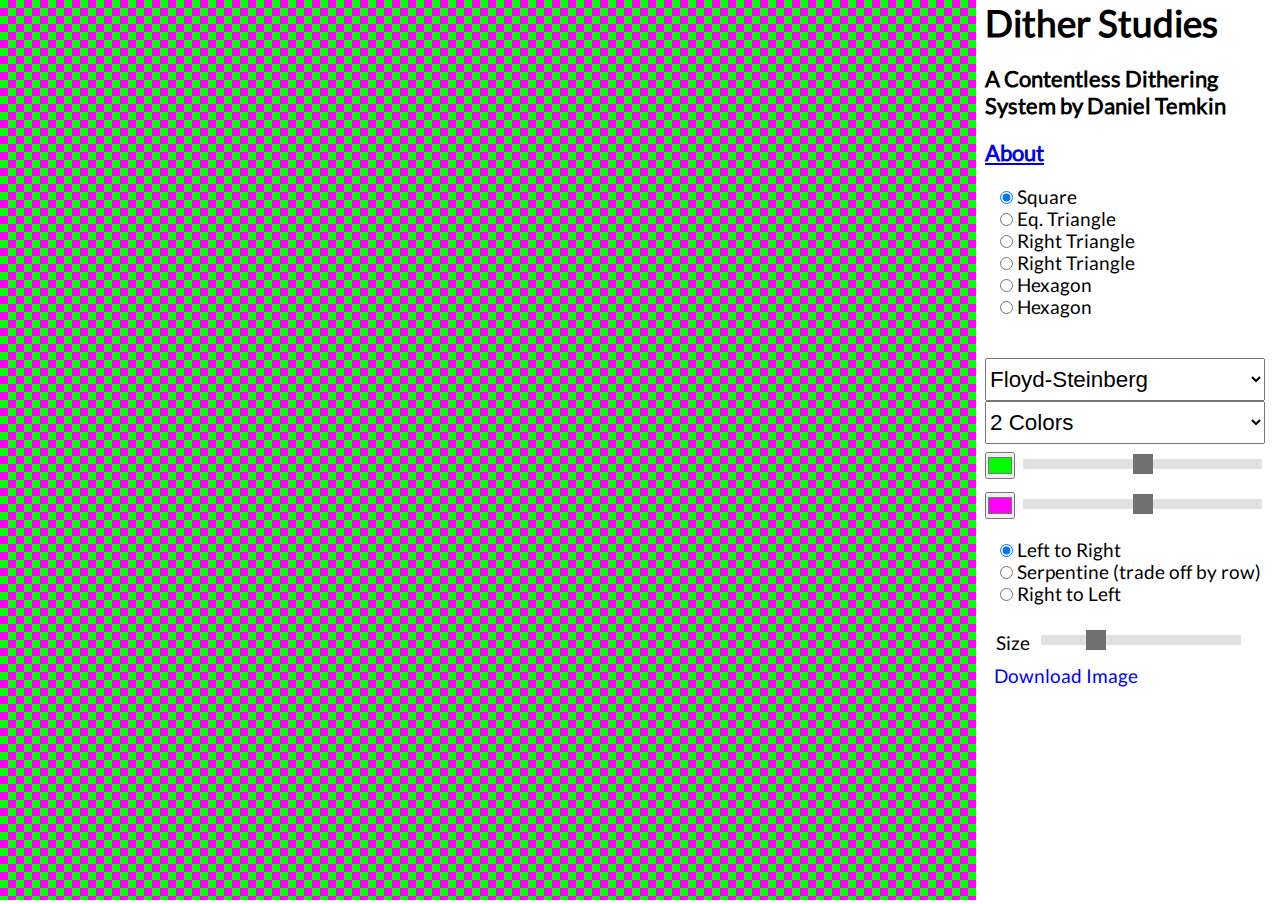
==== display.html @ dd031fdd "Added some new test kernels" ====
<!DOCTYPE html>
<html lang="en-US">
<head>
  <meta charset="utf-8">
  <script src = "lib/jquery-3.6.0.min.js"></script>
  <script src = "lib/d3-color.v1.js"></script>
  <script src = "dither_studies.js"></script>
  <script src = "dither_kernels.js"></script>
  <link href="lib/LatoOpenSans.css" rel="stylesheet">
  <link rel="Stylesheet" href="styles.css" />
  <title>TriDither</title>
  </head>
<body>
    <div id="outerContainer">
        <div id="bigContainer">
            <canvas id="ditherCanvas"></canvas>
        </div>
        <div id="contols_wrapper"><div id="controls">
            <h1>Dither Studies</h1>
            <h3>A Contentless Dithering System by Daniel Temkin</h3>
            <h3><a href="https://danieltemkin.com/DitherStudies/About/">About</a></h3>
            <div class="section">
                <input type="radio" id="shape_sq" name="shape" value="square" onchange="setShape()" checked="checked">
                <label for="shape_sq">Square</label><br/>

                <input type="radio" id="shape_tri" name="shape" value="triangle" onchange="setShape()">
                <label for="shape_tri">Eq. Triangle</label><br/>

                <input type="radio" id="shape_righttri" name="shape" value="righttriangle" onchange="setShape()">
                <label for="shape_righttri">Right Triangle</label><br/>

                <input type="radio" id="shape_righttri_rev" name="shape" value="righttriangle_rev" onchange="setShape()">
                <label for="shape_righttri_rev">Right Triangle</label><br/>

                <input type="radio" id="shape_hex_rev" name="shape" value="hexagon_rev" onchange="setShape()">
                <label for="shape_hex_rev">Hexagon</label><br/>

                <input type="radio" id="shape_hex" name="shape" value="hexagon" onchange="setShape()">
                <label for="shape_hex">Hexagon</label>

            </div>
            <select id="ditheringAlgorithm">
                <!--option value="OmniDirectional">Omni-Directional</option-->
            </select><br/>
            <select id="colorList">
                <option value="2">2 Colors</option>
                <option value="3">3 Colors</option>
                <option value="4">4 Colors</option>
            </select><br/>

            <div id="sliders"></div>

            <div class="section" id="flowSection">
                <input type="radio" id="ltor" name="flow" value="ltor" checked="checked" onchange="recalc()">
                <label for="ltor">Left to Right</label><br/>
                <input type="radio" id="serpentine" name="flow" value="serpentine" onchange="recalc()">
                <label for="serpentine">Serpentine (trade off by row)</label><br>
                <input type="radio" id="rtol" name="flow" value="rtol" onchange="recalc()">
                <label for="rtol">Right to Left</label><br/>
            </div>
            <div class="section">
                <div class="slidecontainer">
                    <label for="pixelsize" id="pixelSizeLabel">Size</label>
                    <input id="pixelsize" type="range" min="0" max="8" value="3" class="slider_psize" onchange="setPixelSize()">

                    <a style="color: blue; cursor: pointer;" id="download">Download Image</a>
                </div>
            </div>
        </div></div>
    </div>
    <script src = "dither_display.js"></script>
    <script type="text/javascript">
        $('#download').click(function() {
            save_img_jquery(this, 'ditherCanvas');
        });        
    </script>
</body>
---- lib/LatoOpenSans.css ----
/* latin-ext */
@font-face {
    font-family: 'Lato';
    font-style: normal;
    font-weight: 400;
    src: local('Lato Regular'), local('Lato-Regular'), url(S6uyw4BMUTPHjxAwXiWtFCfQ7A.woff2) format('woff2');
    unicode-range: U+0100-024F, U+0259, U+1E00-1EFF, U+2020, U+20A0-20AB, U+20AD-20CF, U+2113, U+2C60-2C7F, U+A720-A7FF;
  }
  /* latin */
  @font-face {
    font-family: 'Lato';
    font-style: normal;
    font-weight: 400;
    src: local('Lato Regular'), local('Lato-Regular'), url(S6uyw4BMUTPHjx4wXiWtFCc.woff2) format('woff2');
    unicode-range: U+0000-00FF, U+0131, U+0152-0153, U+02BB-02BC, U+02C6, U+02DA, U+02DC, U+2000-206F, U+2074, U+20AC, U+2122, U+2191, U+2193, U+2212, U+2215, U+FEFF, U+FFFD;
  }
  /* cyrillic-ext */
  @font-face {
    font-family: 'Open Sans';
    font-style: normal;
    font-weight: 400;
    src: local('Open Sans Regular'), local('OpenSans-Regular'), url(mem8YaGs126MiZpBA-UFWJ0bf8pkAp6a.woff2) format('woff2');
    unicode-range: U+0460-052F, U+1C80-1C88, U+20B4, U+2DE0-2DFF, U+A640-A69F, U+FE2E-FE2F;
  }
  /* cyrillic */
  @font-face {
    font-family: 'Open Sans';
    font-style: normal;
    font-weight: 400;
    src: local('Open Sans Regular'), local('OpenSans-Regular'), url(mem8YaGs126MiZpBA-UFUZ0bf8pkAp6a.woff2) format('woff2');
    unicode-range: U+0400-045F, U+0490-0491, U+04B0-04B1, U+2116;
  }
  /* greek-ext */
  @font-face {
    font-family: 'Open Sans';
    font-style: normal;
    font-weight: 400;
    src: local('Open Sans Regular'), local('OpenSans-Regular'), url(mem8YaGs126MiZpBA-UFWZ0bf8pkAp6a.woff2) format('woff2');
    unicode-range: U+1F00-1FFF;
  }
  /* greek */
  @font-face {
    font-family: 'Open Sans';
    font-style: normal;
    font-weight: 400;
    src: local('Open Sans Regular'), local('OpenSans-Regular'), url(mem8YaGs126MiZpBA-UFVp0bf8pkAp6a.woff2) format('woff2');
    unicode-range: U+0370-03FF;
  }
  /* vietnamese */
  @font-face {
    font-family: 'Open Sans';
    font-style: normal;
    font-weight: 400;
    src: local('Open Sans Regular'), local('OpenSans-Regular'), url(mem8YaGs126MiZpBA-UFWp0bf8pkAp6a.woff2) format('woff2');
    unicode-range: U+0102-0103, U+0110-0111, U+0128-0129, U+0168-0169, U+01A0-01A1, U+01AF-01B0, U+1EA0-1EF9, U+20AB;
  }
  /* latin-ext */
  @font-face {
    font-family: 'Open Sans';
    font-style: normal;
    font-weight: 400;
    src: local('Open Sans Regular'), local('OpenSans-Regular'), url(mem8YaGs126MiZpBA-UFW50bf8pkAp6a.woff2) format('woff2');
    unicode-range: U+0100-024F, U+0259, U+1E00-1EFF, U+2020, U+20A0-20AB, U+20AD-20CF, U+2113, U+2C60-2C7F, U+A720-A7FF;
  }
  /* latin */
  @font-face {
    font-family: 'Open Sans';
    font-style: normal;
    font-weight: 400;
    src: local('Open Sans Regular'), local('OpenSans-Regular'), url(mem8YaGs126MiZpBA-UFVZ0bf8pkAg.woff2) format('woff2');
    unicode-range: U+0000-00FF, U+0131, U+0152-0153, U+02BB-02BC, U+02C6, U+02DA, U+02DC, U+2000-206F, U+2074, U+20AC, U+2122, U+2191, U+2193, U+2212, U+2215, U+FEFF, U+FFFD;
  }
---- styles.css ----
* {
    padding: 0;
    margin: 0;
}

html, body {
    height: 100%;
    margin: 0px;
    overflow: hidden; 

    font-family: 'Lato', sans-serif;
    font-size: 14pt;
}
.section, h1 {
  padding-bottom: 20px;
}
h3 {
  padding-bottom: 20px;
}
#flowSection {
  padding-top: 10px;
}
input[type=radio] {
  margin-left: 15px;
}
#ditheringAlgorithm {
  margin-top: 20px;
}
select {
  font-size: 120%;
  width: 95%;
  padding-top: 7px;
  padding-bottom: 7px;
}
.colorpicker {
  width: 10%;
}
 
#outerContainer {
    display: flex;
}

#bigContainer
{
    flex: 1;
    overflow: hidden;
}
#controls_wrapper 
{
  height: 100%;
  width: 300px;
  padding: 0px;
  margin: 0;
}
#controls
{
  padding-left: 5px;
  width: 295px;
  margin: 0;
}

.slidecontainer {
    width: 85%;
    display: inline-block;
    vertical-align: middle;
    padding-left: 3%;
}

#sliders {
    padding-top: 5px;
}

.slider_psize {
  display: inline-block;
  vertical-align: middle;
  width: 80%;
  margin-left: 5px;
}
#pixelSizeLabel {
  padding: 2px;
}

/* The slider itself */
.slider, .slider_psize {
    -webkit-appearance: none;  /* Override default CSS styles */
    appearance: none;
    height: 10px; /* Specified height */
    background: #d3d3d3; /* Grey background */
    outline: none; /* Remove outline */
    opacity: 0.7; /* Set transparency (for mouse-over effects on hover) */
    -webkit-transition: .2s; /* 0.2 seconds transition on hover */
    transition: opacity .2s;
    margin-top: 10px;
    margin-bottom: 20px;
}
.slider {
  width: 95%;
}

  
  /* Mouse-over effects */
  .slider:hover,  .slider_psize:hover {
    opacity: 1; /* Fully shown on mouse-over */
  }
  
  /* The slider handle (use -webkit- (Chrome, Opera, Safari, Edge) and -moz- (Firefox) to override default look) */
  .slider::-webkit-slider-thumb,  .slider_psize::-webkit-slider-thumb {
    -webkit-appearance: none; /* Override default look */
    appearance: none;
    width: 20px; /* Set a specific slider handle width */
    height: 20px; /* Slider handle height */
    background: #333333; /* Green background */
    cursor: pointer; /* Cursor on hover */
  }
  
  .slider::-moz-range-thumb, .slider_psize::-moz-range-thumb {
    width: 20px; /* Set a specific slider handle width */
    height: 20px; /* Slider handle height */
    background: #333333; /* Green background */
    cursor: pointer; /* Cursor on hover */
  }
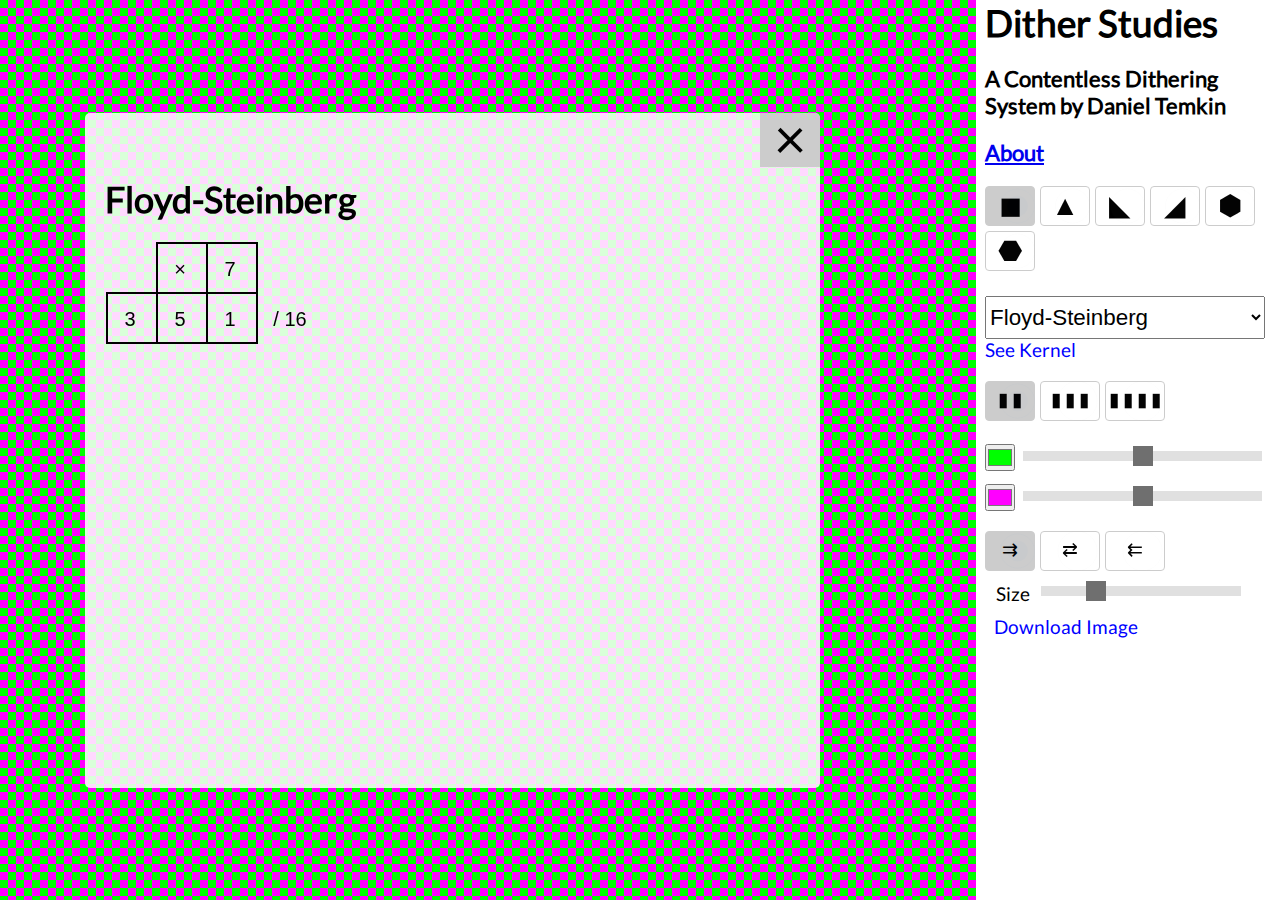
==== commit 9f68d7e5: "Added kernel pop-up, improved design" ====
--- a/display.html
+++ b/display.html
@@ -12,51 +12,93 @@
   </head>
 <body>
     <div id="outerContainer">
-        <div id="bigContainer">
+        <div id="kernelBackground"></div>
+        <div id="kernelPopUp">
+        <div id="closePopup" onclick="close_kernel_popup()">&#x00D7;</div>
+        <div id="popupContent">
+            <h2><span id="currentDither"></span></h2>
+            <div id="kernelsWrapper">
+                <div class="kernelRow">
+                    <div class="kernelHolder">
+                        <canvas id="kernelMap" width="500" height="300"></canvas>
+                    </div>
+                    <div class="kernelHolder">
+                        <canvas id="kernelMap_Down" width="500" height="300"></canvas>
+                    </div>
+                </div>
+            </div>
+        </div>
+    </div>
+    <div id="bigContainer">
             <canvas id="ditherCanvas"></canvas>
         </div>
         <div id="contols_wrapper"><div id="controls">
             <h1>Dither Studies</h1>
             <h3>A Contentless Dithering System by Daniel Temkin</h3>
             <h3><a href="https://danieltemkin.com/DitherStudies/About/">About</a></h3>
-            <div class="section">
-                <input type="radio" id="shape_sq" name="shape" value="square" onchange="setShape()" checked="checked">
-                <label for="shape_sq">Square</label><br/>
+            <div class="section" id="shape_radios">
 
-                <input type="radio" id="shape_tri" name="shape" value="triangle" onchange="setShape()">
-                <label for="shape_tri">Eq. Triangle</label><br/>
+                <div class="button">
+                    <input type="radio" id="shape_sq" name="shape" value="square" onchange="setShape()" checked="checked"><label class="btn btn-default" for="shape_sq">&#x25FC;</label>
+                </div>
+                <div class="button">
+                    <input type="radio" id="shape_tri" name="shape" value="triangle" onchange="setShape()" />
+                    <label class="btn btn-default" for="shape_tri">&#x25B2;</label>
+                </div>
+                <div class="button">
+                    <input type="radio" id="shape_righttri" name="shape" value="righttriangle" onchange="setShape()" />
+                    <label class="btn btn-default" for="shape_righttri">&#x25E3;</label>
+                </div>
+                <div class="button">
+                    <input type="radio" id="shape_righttri_rev" name="shape" value="righttriangle_rev" onchange="setShape()"><label class="btn btn-default" for="shape_righttri_rev">&#x25E2;</label>
+                </div>
+                <div class="button">
+                    <input type="radio" id="shape_hexagon_rev" name="shape" value="hexagon_rev" onchange="setShape()" />
+                    <label class="btn btn-default" for="shape_hexagon_rev">&#x2B22;</label>
+                </div>
+                <div class="button">
+                    <input type="radio" id="shape_hexagon" name="shape" value="hexagon" onchange="setShape()" />
+                    <label class="btn btn-default" for="shape_hexagon">&#x2B23;</label>
+                </div>
+                
+            </div>
 
-                <input type="radio" id="shape_righttri" name="shape" value="righttriangle" onchange="setShape()">
-                <label for="shape_righttri">Right Triangle</label><br/>
+            <div class="section" id="dither_algo_controls">
+                <select id="ditheringAlgorithm"></select><br/>
+                <a style="color: blue; cursor: pointer;" id="see_kernel" onclick="open_kernel_popup()">See Kernel</a><br/>
+            </div>
 
-                <input type="radio" id="shape_righttri_rev" name="shape" value="righttriangle_rev" onchange="setShape()">
-                <label for="shape_righttri_rev">Right Triangle</label><br/>
+            <div id="dither_color_controls">
+                <div class="button small">
+                    <input type="radio" id="colorlistsize_2" name="colorListSize" value="2" checked="checked"><label class="btn btn-default" for="colorlistsize_2">&#x25ae; &#x25ae;</label>
+                </div>
+                <div class="button small">
+                    <input type="radio" id="colorlistsize_3" name="colorListSize" value="3" checked="checked"><label class="btn btn-default" for="colorlistsize_3">&#x25ae; &#x25ae; &#x25ae;</label>
+                </div>
+                <div class="button small">
+                    <input type="radio" id="colorlistsize_4" name="colorListSize" value="4" checked="checked"><label class="btn btn-default" for="colorlistsize_4">&#x25ae; &#x25ae; &#x25ae; &#x25ae;</label>
+                </div><div style="clear: both"></div>
 
-                <input type="radio" id="shape_hex_rev" name="shape" value="hexagon_rev" onchange="setShape()">
-                <label for="shape_hex_rev">Hexagon</label><br/>
-
-                <input type="radio" id="shape_hex" name="shape" value="hexagon" onchange="setShape()">
-                <label for="shape_hex">Hexagon</label>
-
+                <div id="sliders"></div>
             </div>
-            <select id="ditheringAlgorithm">
-                <!--option value="OmniDirectional">Omni-Directional</option-->
-            </select><br/>
-            <select id="colorList">
-                <option value="2">2 Colors</option>
-                <option value="3">3 Colors</option>
-                <option value="4">4 Colors</option>
-            </select><br/>
-
-            <div id="sliders"></div>
 
             <div class="section" id="flowSection">
-                <input type="radio" id="ltor" name="flow" value="ltor" checked="checked" onchange="recalc()">
+                <div class="button small">
+                    <input type="radio" id="ltor" name="flow" value="ltor" onchange="recalc()" checked="checked"><label class="btn btn-default" for="ltor">&#x21C9;</label>
+                </div>
+                <div class="button small">
+                    <input type="radio" id="serpentine" name="flow" value="serpentine" onchange="recalc()" checked="checked"><label class="btn btn-default" for="serpentine">&#x21C4;</label>
+                </div>
+                <div class="button small">
+                    <input type="radio" id="rtol" name="flow" value="rtol" onchange="recalc()" checked="checked"><label class="btn btn-default" for="rtol">&#x21C7;</label>
+                </div>
+
+                <!-- <input type="radio" id="ltor" name="flow" value="ltor" checked="checked" onchange="recalc()">
                 <label for="ltor">Left to Right</label><br/>
                 <input type="radio" id="serpentine" name="flow" value="serpentine" onchange="recalc()">
                 <label for="serpentine">Serpentine (trade off by row)</label><br>
                 <input type="radio" id="rtol" name="flow" value="rtol" onchange="recalc()">
-                <label for="rtol">Right to Left</label><br/>
+                <label for="rtol">Right to Left</label><br/> -->
             </div>
             <div class="section">
                 <div class="slidecontainer">
--- a/styles.css
+++ b/styles.css
@@ -11,6 +11,59 @@
     font-family: 'Lato', sans-serif;
     font-size: 14pt;
 }
+#kernelPopUp, #kernelBackground {
+  position: absolute;
+  width: calc(75% - 225px);
+  height: 75%;
+  top: 12.5%;
+  left: calc(12.5% - 75px);
+}
+#kernelBackground {
+  background-color: #fff;
+  opacity: 85%;
+  border-radius: 5px;
+}
+#kernelsWrapper {
+  display: table;
+}
+.kernelRow {
+  display: table-row;
+}
+.kernelHolder {
+  display: table-cell;
+  text-align: center;
+}
+#closePopup {
+  width: 50px;
+  height: 50px;
+  text-align: center;
+  vertical-align: middle;
+  font-size: 56px;
+  line-height: 45px;
+  float: right;
+  padding:2px 5px;
+  background:#ccc;
+  border-radius: 0 5px 0 0;
+  cursor: pointer;
+}
+#currentDither {
+  font-size: 36px;
+}
+#popupContent {
+  padding-top: 10px;
+  padding-left: 20px;
+  padding-right: 20px;
+  display: inline-block;
+}
+#kernelMap {
+  padding-top: 20px;
+  padding-left: 0;
+  padding-right: 0;
+  margin-left: auto;
+  margin-right: auto;
+  display: block;
+}
+
 .section, h1 {
   padding-bottom: 20px;
 }
@@ -35,7 +88,9 @@
 .colorpicker {
   width: 10%;
 }
- 
+#shape_radios {
+  font-size: 150%;
+}
 #outerContainer {
     display: flex;
 }
@@ -67,7 +122,7 @@
 }
 
 #sliders {
-    padding-top: 5px;
+    padding-top: 15px;
 }
 
 .slider_psize {
@@ -118,4 +173,49 @@
     height: 20px; /* Slider handle height */
     background: #333333; /* Green background */
     cursor: pointer; /* Cursor on hover */
-  }+  }
+
+  .button {
+    float: left;
+    margin: 0 5px 5px 0;
+    width: 50px;
+    height: 40px;
+    position: relative;
+  }
+
+  .button + .small {
+    float: left;
+    margin: 0 5px 5px 0;
+    width: 60px;
+    position: relative;
+  }
+
+  .button label,
+  .button input {
+    display: block;
+    position: absolute;
+    top: 0;
+    left: 0;
+    right: 0;
+    bottom: 0;
+  }
+  
+  .button input[type="radio"] {
+    opacity: 0.011;
+    z-index: 100;
+  }
+  
+  .button input[type="radio"]:checked + label {
+    background: #ccc;
+    border-radius: 4px;
+  }
+  
+  .button label {
+    line-height: 35px;
+    text-align: center;
+    cursor: pointer;
+    z-index: 90;
+    border: solid 1px #ccc;
+    border-radius: 4px;
+  }
+  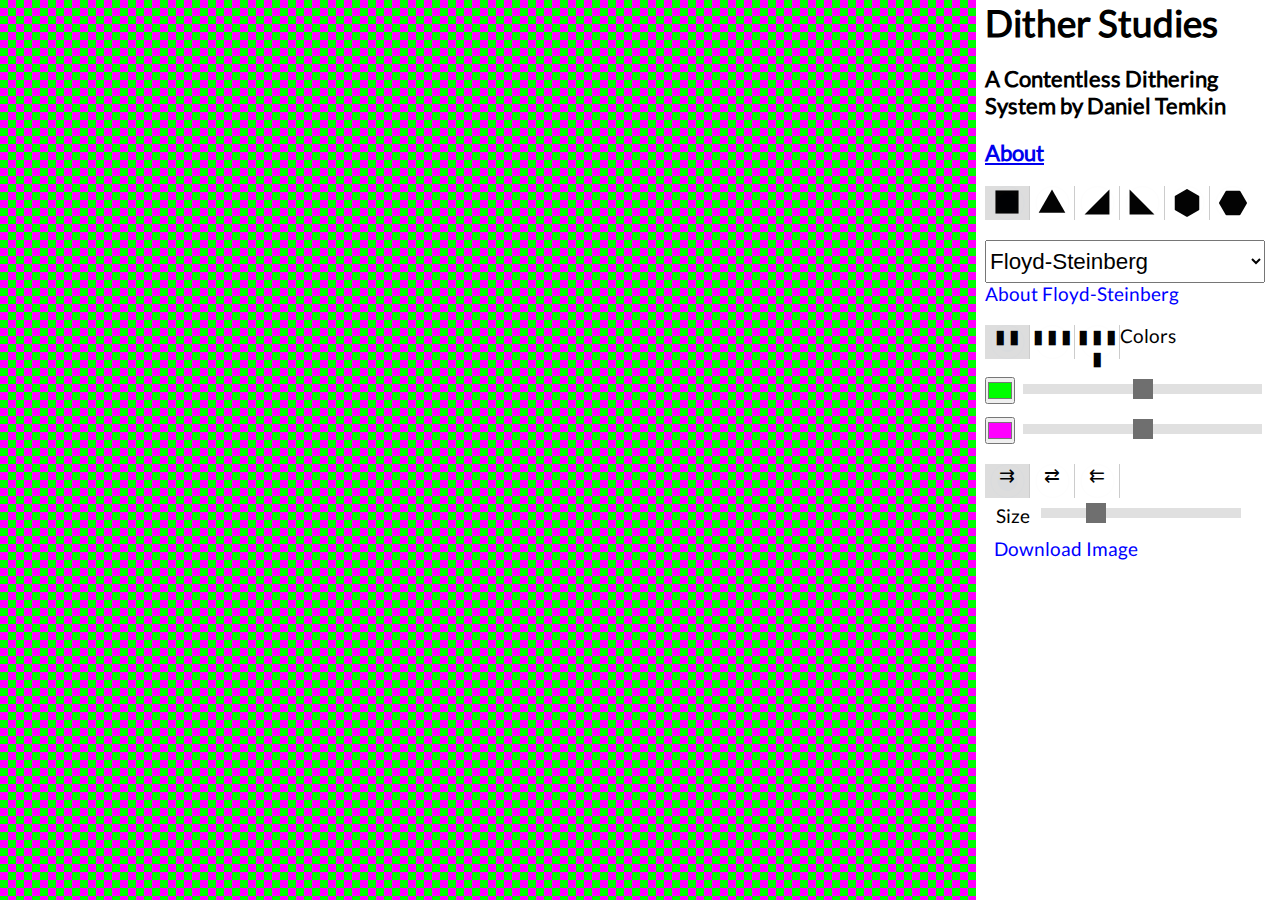
==== commit 7f7ba555: "Removed jquery, ui improvements" ====
--- a/display.html
+++ b/display.html
@@ -2,13 +2,12 @@
 <html lang="en-US">
 <head>
   <meta charset="utf-8">
-  <script src = "lib/jquery-3.6.0.min.js"></script>
   <script src = "lib/d3-color.v1.js"></script>
   <script src = "dither_studies.js"></script>
   <script src = "dither_kernels.js"></script>
   <link href="lib/LatoOpenSans.css" rel="stylesheet">
   <link rel="Stylesheet" href="styles.css" />
-  <title>TriDither</title>
+  <title>Dither Studies</title>
   </head>
 <body>
     <div id="outerContainer">
@@ -20,13 +19,17 @@
             <div id="kernelsWrapper">
                 <div class="kernelRow">
                     <div class="kernelHolder">
-                        <canvas id="kernelMap" width="500" height="300"></canvas>
+                        <canvas id="kernelMap" width="48%" height="300"></canvas>
                     </div>
                     <div class="kernelHolder">
-                        <canvas id="kernelMap_Down" width="500" height="300"></canvas>
+                        <canvas id="kernelMap_Down" width="48%" height="300"></canvas>
                     </div>
                 </div>
             </div>
+            <div id="popupDesc"></div>
+            <!-- <div id="aboutDS">
+                Dither Studies is a study of dithers.
+            </div> -->
         </div>
     </div>
     <div id="bigContainer">
@@ -39,26 +42,26 @@
             <div class="section" id="shape_radios">
 
                 <div class="button">
-                    <input type="radio" id="shape_sq" name="shape" value="square" onchange="setShape()" checked="checked"><label class="btn btn-default" for="shape_sq">&#x25FC;</label>
+                    <input type="radio" id="shape_sq" name="shape" value="square" onchange="setShape()" checked="checked"><label class="btn btn-default" for="shape_sq"><img src="icons/U+25A0.svg" style="height: 32px"></label>
                 </div>
                 <div class="button">
                     <input type="radio" id="shape_tri" name="shape" value="triangle" onchange="setShape()" />
-                    <label class="btn btn-default" for="shape_tri">&#x25B2;</label>
+                    <label class="btn btn-default" for="shape_tri" id="trilabel"><img src="icons/U+25B2.svg" style="height: 32px"></label>
+                </div>
+                <div class="button">
+                    <input type="radio" id="shape_righttri_rev" name="shape" value="righttriangle_rev" onchange="setShape()"><label class="btn btn-default" for="shape_righttri_rev"><img src="icons/U+25E2.svg" style="height: 32px"></label>
                 </div>
                 <div class="button">
                     <input type="radio" id="shape_righttri" name="shape" value="righttriangle" onchange="setShape()" />
-                    <label class="btn btn-default" for="shape_righttri">&#x25E3;</label>
+                    <label class="btn btn-default" for="shape_righttri"><img src="icons/U+25E3.svg" style="height: 32px"></label>
                 </div>
-                <div class="button">
-                    <input type="radio" id="shape_righttri_rev" name="shape" value="righttriangle_rev" onchange="setShape()"><label class="btn btn-default" for="shape_righttri_rev">&#x25E2;</label>
+                <div class="button hex">
+                    <input type="radio" id="shape_hexagon_rev" name="shape" value="hexagon_rev" onchange="setShape()" />
+                    <label class="btn btn-default" for="shape_hexagon_rev"><img src="icons/U+2B22.svg" style="height: 36px"></label>
                 </div>
-                <div class="button">
-                    <input type="radio" id="shape_hexagon_rev" name="shape" value="hexagon_rev" onchange="setShape()" />
-                    <label class="btn btn-default" for="shape_hexagon_rev">&#x2B22;</label>
-                </div>
-                <div class="button">
+                <div class="button hex">
                     <input type="radio" id="shape_hexagon" name="shape" value="hexagon" onchange="setShape()" />
-                    <label class="btn btn-default" for="shape_hexagon">&#x2B23;</label>
+                    <label class="btn btn-last" for="shape_hexagon"><img src="icons/U+2B23.svg" style="height: 36px"></label>
                 </div>
                 
             </div>
@@ -68,6 +71,7 @@
                 <a style="color: blue; cursor: pointer;" id="see_kernel" onclick="open_kernel_popup()">See Kernel</a><br/>
             </div>
 
+            Colors
             <div id="dither_color_controls">
                 <div class="button small">
                     <input type="radio" id="colorlistsize_2" name="colorListSize" value="2" checked="checked"><label class="btn btn-default" for="colorlistsize_2">&#x25ae; &#x25ae;</label>
@@ -92,13 +96,6 @@
                 <div class="button small">
                     <input type="radio" id="rtol" name="flow" value="rtol" onchange="recalc()" checked="checked"><label class="btn btn-default" for="rtol">&#x21C7;</label>
                 </div>
-
-                <!-- <input type="radio" id="ltor" name="flow" value="ltor" checked="checked" onchange="recalc()">
-                <label for="ltor">Left to Right</label><br/>
-                <input type="radio" id="serpentine" name="flow" value="serpentine" onchange="recalc()">
-                <label for="serpentine">Serpentine (trade off by row)</label><br>
-                <input type="radio" id="rtol" name="flow" value="rtol" onchange="recalc()">
-                <label for="rtol">Right to Left</label><br/> -->
             </div>
             <div class="section">
                 <div class="slidecontainer">
@@ -112,8 +109,8 @@
     </div>
     <script src = "dither_display.js"></script>
     <script type="text/javascript">
-        $('#download').click(function() {
+        document.getElementById('download').onclick = function() {
             save_img_jquery(this, 'ditherCanvas');
-        });        
+        };        
     </script>
 </body>
--- a/styles.css
+++ b/styles.css
@@ -14,17 +14,30 @@
 #kernelPopUp, #kernelBackground {
   position: absolute;
   width: calc(75% - 225px);
-  height: 75%;
+  /* height: 75%; */
   top: 12.5%;
   left: calc(12.5% - 75px);
+  display: none;
 }
 #kernelBackground {
   background-color: #fff;
-  opacity: 85%;
+  opacity: 93%;
   border-radius: 5px;
+  display: none;
 }
 #kernelsWrapper {
+  padding-top: 30px;
   display: table;
+}
+#popupDesc {
+  padding-top: 40px;
+}
+#popupDesc p {
+  padding-bottom: 20px;
+}
+#aboutDS {
+  background-color: #000;
+  color: #eee;
 }
 .kernelRow {
   display: table-row;
@@ -32,6 +45,7 @@
 .kernelHolder {
   display: table-cell;
   text-align: center;
+  vertical-align: top;
 }
 #closePopup {
   width: 50px;
@@ -50,13 +64,10 @@
   font-size: 36px;
 }
 #popupContent {
+  padding: 30px;
+}
+#kernelMap, #kernelMap_Down {
   padding-top: 10px;
-  padding-left: 20px;
-  padding-right: 20px;
-  display: inline-block;
-}
-#kernelMap {
-  padding-top: 20px;
   padding-left: 0;
   padding-right: 0;
   margin-left: auto;
@@ -73,9 +84,9 @@
 #flowSection {
   padding-top: 10px;
 }
-input[type=radio] {
+/* input[type=radio] {
   margin-left: 15px;
-}
+} */
 #ditheringAlgorithm {
   margin-top: 20px;
 }
@@ -88,13 +99,9 @@
 .colorpicker {
   width: 10%;
 }
-#shape_radios {
-  font-size: 150%;
-}
 #outerContainer {
     display: flex;
 }
-
 #bigContainer
 {
     flex: 1;
@@ -175,21 +182,23 @@
     cursor: pointer; /* Cursor on hover */
   }
 
-  .button {
-    float: left;
-    margin: 0 5px 5px 0;
-    width: 50px;
-    height: 40px;
-    position: relative;
-  }
-
-  .button + .small {
+.button {
+  float: left;
+  margin: 0;
+  width: 45px;
+  height: 34px;
+  position: relative;
+  vertical-align: middle;
+}
+  .hex img {
+    margin-top: -1px;
+  }
+  .button .small {
     float: left;
     margin: 0 5px 5px 0;
     width: 60px;
     position: relative;
   }
-
   .button label,
   .button input {
     display: block;
@@ -198,24 +207,28 @@
     left: 0;
     right: 0;
     bottom: 0;
-  }
-  
+    /* background-color: #eee; */
+  }
   .button input[type="radio"] {
     opacity: 0.011;
     z-index: 100;
   }
-  
   .button input[type="radio"]:checked + label {
+    background: #ddd;
+  }
+  .button input[type="radio"]:hover + label {
     background: #ccc;
-    border-radius: 4px;
-  }
-  
+  }
   .button label {
-    line-height: 35px;
+    /* line-height: 20px; */
     text-align: center;
     cursor: pointer;
     z-index: 90;
-    border: solid 1px #ccc;
-    border-radius: 4px;
-  }
-  +    border-right: solid 1px #ccc;
+  }
+  .button label.btn-last {
+    border-right: none;
+  }
+#dither_color_controls {
+  display: inline;
+}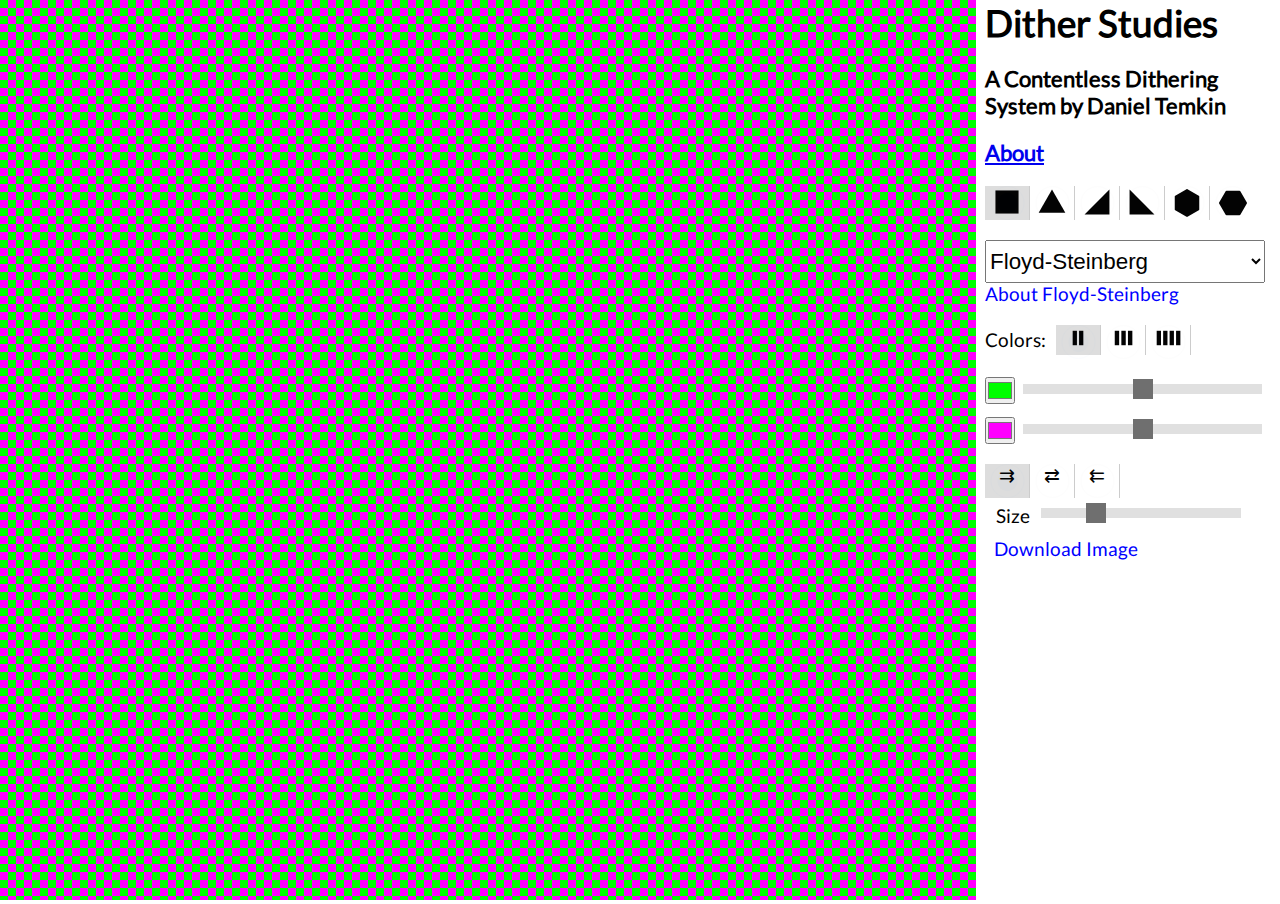
==== commit 7479b631: "Odd and even dithers renamed, style improvements" ====
--- a/display.html
+++ b/display.html
@@ -71,16 +71,16 @@
                 <a style="color: blue; cursor: pointer;" id="see_kernel" onclick="open_kernel_popup()">See Kernel</a><br/>
             </div>
 
-            Colors
             <div id="dither_color_controls">
+                <div id="colorLabel">Colors: </div>
                 <div class="button small">
-                    <input type="radio" id="colorlistsize_2" name="colorListSize" value="2" checked="checked"><label class="btn btn-default" for="colorlistsize_2">&#x25ae; &#x25ae;</label>
+                    <input type="radio" id="colorlistsize_2" name="colorListSize" value="2" checked="checked"><label class="btn btn-small"  style="text-align: center" for="colorlistsize_2"><img src="icons/two_color.svg" style="height: 20px"/></label>
                 </div>
                 <div class="button small">
-                    <input type="radio" id="colorlistsize_3" name="colorListSize" value="3" checked="checked"><label class="btn btn-default" for="colorlistsize_3">&#x25ae; &#x25ae; &#x25ae;</label>
+                    <input type="radio" id="colorlistsize_3" name="colorListSize" value="3" checked="checked"><label class="btn btn-small" for="colorlistsize_3"><img src="icons/three_color.svg" style="height: 20px"/></label>
                 </div>
                 <div class="button small">
-                    <input type="radio" id="colorlistsize_4" name="colorListSize" value="4" checked="checked"><label class="btn btn-default" for="colorlistsize_4">&#x25ae; &#x25ae; &#x25ae; &#x25ae;</label>
+                    <input type="radio" id="colorlistsize_4" name="colorListSize" value="4" checked="checked"><label class="btn-small" for="colorlistsize_4"><img src="icons/four_color.svg"/></label>
                 </div><div style="clear: both"></div>
 
                 <div id="sliders"></div>
--- a/styles.css
+++ b/styles.css
@@ -190,6 +190,12 @@
   position: relative;
   vertical-align: middle;
 }
+#colorLabel {
+  padding-right: 10px; 
+  float: left; 
+  vertical-align: baseline; 
+  line-height: 30px;
+}
   .hex img {
     margin-top: -1px;
   }
@@ -197,7 +203,15 @@
     float: left;
     margin: 0 5px 5px 0;
     width: 60px;
+    height: 30px;
     position: relative;
+  }
+  .btn-small {
+    height: 30px;
+  }
+  .small img {
+    height: 20px; 
+    vertical-align: middle;
   }
   .button label,
   .button input {
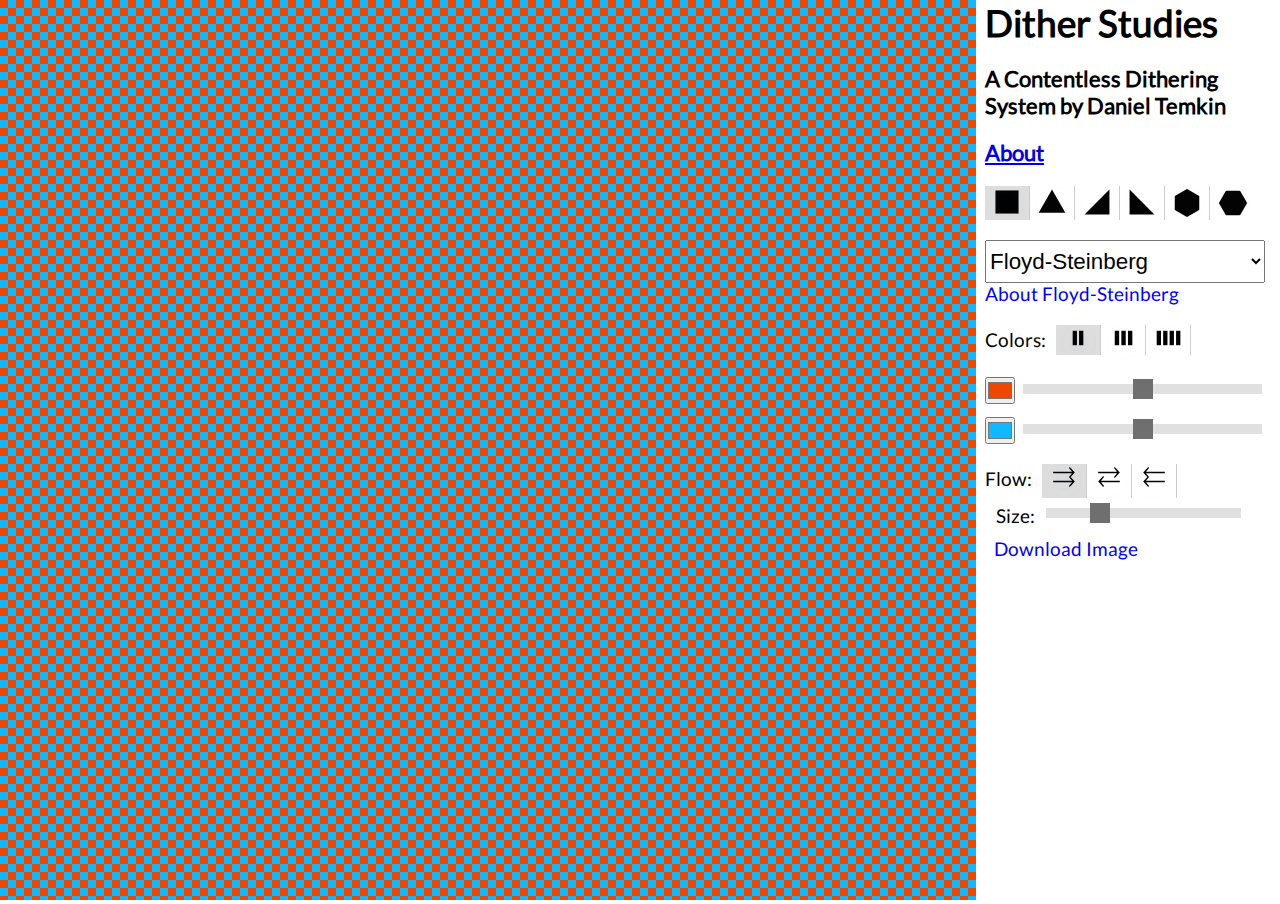
==== commit e9d3c281: "Fixed sliders and new color logic" ====
--- a/display.html
+++ b/display.html
@@ -72,7 +72,7 @@
             </div>
 
             <div id="dither_color_controls">
-                <div id="colorLabel">Colors: </div>
+                <div class="choiceLabel">Colors: </div>
                 <div class="button small">
                     <input type="radio" id="colorlistsize_2" name="colorListSize" value="2" checked="checked"><label class="btn btn-small"  style="text-align: center" for="colorlistsize_2"><img src="icons/two_color.svg" style="height: 20px"/></label>
                 </div>
@@ -87,19 +87,20 @@
             </div>
 
             <div class="section" id="flowSection">
+                <div class="choiceLabel">Flow: </div>
                 <div class="button small">
-                    <input type="radio" id="ltor" name="flow" value="ltor" onchange="recalc()" checked="checked"><label class="btn btn-default" for="ltor">&#x21C9;</label>
+                    <input type="radio" id="ltor" name="flow" value="ltor" onchange="recalc()" checked="checked"><label class="btn btn-default" for="ltor"><img src="icons/U+21C9.svg"/></label>
                 </div>
                 <div class="button small">
-                    <input type="radio" id="serpentine" name="flow" value="serpentine" onchange="recalc()" checked="checked"><label class="btn btn-default" for="serpentine">&#x21C4;</label>
+                    <input type="radio" id="serpentine" name="flow" value="serpentine" onchange="recalc()" checked="checked"><label class="btn btn-default" for="serpentine"><img src="icons/U+21C4.svg"/></label>
                 </div>
                 <div class="button small">
-                    <input type="radio" id="rtol" name="flow" value="rtol" onchange="recalc()" checked="checked"><label class="btn btn-default" for="rtol">&#x21C7;</label>
+                    <input type="radio" id="rtol" name="flow" value="rtol" onchange="recalc()" checked="checked"><label class="btn btn-default" for="rtol"><img src="icons/U+21C7.svg"/></label>
                 </div>
             </div>
             <div class="section">
                 <div class="slidecontainer">
-                    <label for="pixelsize" id="pixelSizeLabel">Size</label>
+                    <label for="pixelsize" id="pixelSizeLabel">Size: </label>
                     <input id="pixelsize" type="range" min="0" max="8" value="3" class="slider_psize" onchange="setPixelSize()">
 
                     <a style="color: blue; cursor: pointer;" id="download">Download Image</a>
--- a/styles.css
+++ b/styles.css
@@ -135,11 +135,13 @@
 .slider_psize {
   display: inline-block;
   vertical-align: middle;
-  width: 80%;
+  width: 78%;
   margin-left: 5px;
 }
 #pixelSizeLabel {
   padding: 2px;
+  vertical-align: baseline;
+  margin-top: 40px;
 }
 
 /* The slider itself */
@@ -190,7 +192,7 @@
   position: relative;
   vertical-align: middle;
 }
-#colorLabel {
+.choiceLabel {
   padding-right: 10px; 
   float: left; 
   vertical-align: baseline; 
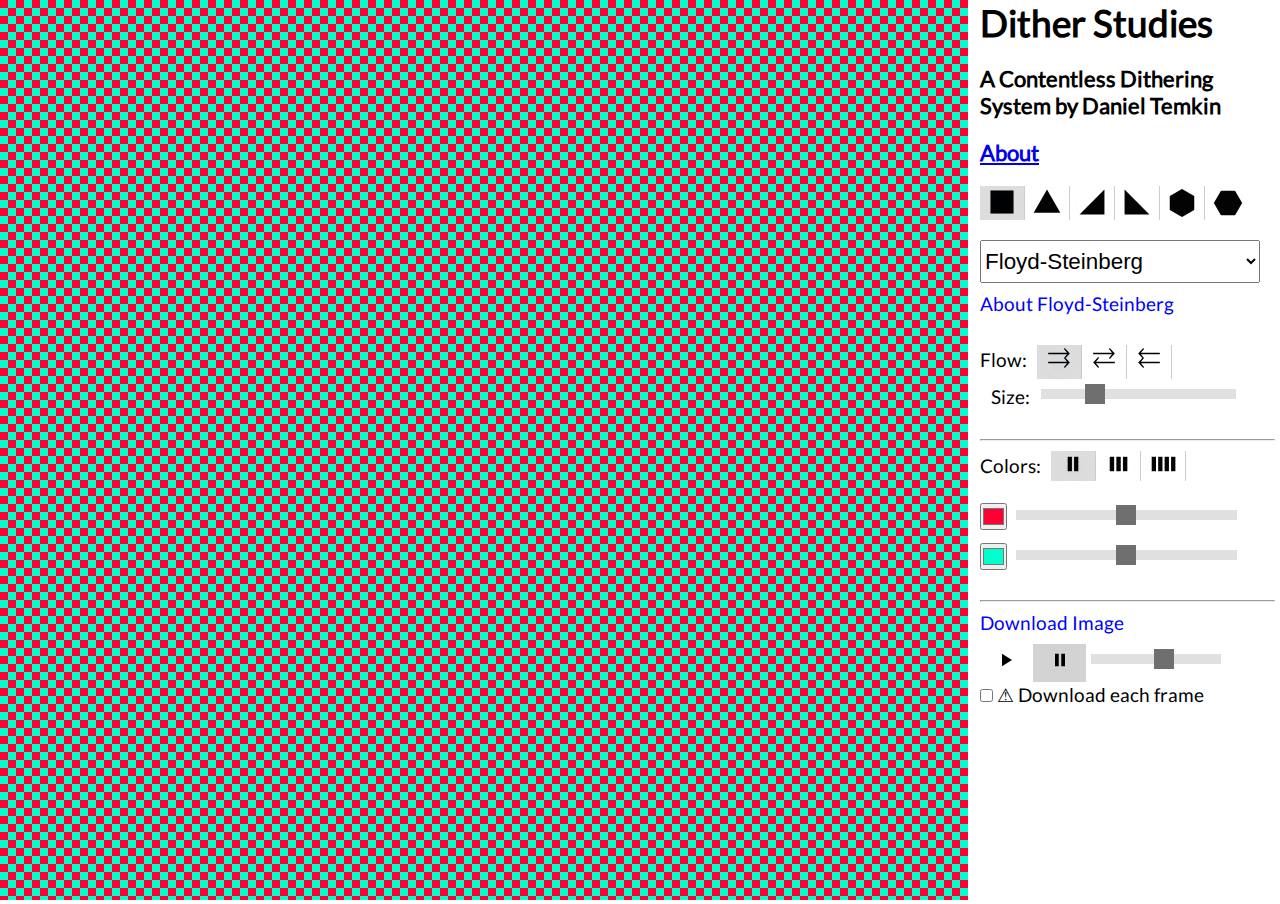
==== commit 0cae68d2: "Support for animations" ====
--- a/display.html
+++ b/display.html
@@ -36,9 +36,9 @@
             <canvas id="ditherCanvas"></canvas>
         </div>
         <div id="contols_wrapper"><div id="controls">
-            <h1>Dither Studies</h1>
-            <h3>A Contentless Dithering System by Daniel Temkin</h3>
-            <h3><a href="https://danieltemkin.com/DitherStudies/About/">About</a></h3>
+            <h1 id="toptitle"><span id="dithertitle">Dither</span> <span id="studiestitle">Studies</span></h1>
+            <h3><span id="subtitle_line1">A Contentless Dithering</span><span id="subtitle_line2">System by Daniel Temkin</span></h3>
+            <h3><a href="https://danieltemkin.com/DitherStudies/About/" id="about_link">About</a></h3>
             <div class="section" id="shape_radios">
 
                 <div class="button">
@@ -70,7 +70,24 @@
                 <select id="ditheringAlgorithm"></select><br/>
                 <a style="color: blue; cursor: pointer;" id="see_kernel" onclick="open_kernel_popup()">See Kernel</a><br/>
             </div>
+            <div class="section" id="flowSection">
+                <div class="choiceLabel">Flow: </div>
+                <div class="button small">
+                    <input type="radio" id="ltor" name="flow" value="ltor" onchange="recalc()" checked="checked"><label class="btn btn-default" for="ltor"><img src="icons/U+21C9.svg"/></label>
+                </div>
+                <div class="button small">
+                    <input type="radio" id="serpentine" name="flow" value="serpentine" onchange="recalc()" checked="checked"><label class="btn btn-default" for="serpentine"><img src="icons/U+21C4.svg"/></label>
+                </div>
+                <div class="button small">
+                    <input type="radio" id="rtol" name="flow" value="rtol" onchange="recalc()" checked="checked"><label class="btn btn-default" for="rtol"><img src="icons/U+21C7.svg"/></label>
+                </div>
+                <div class="slidecontainer">
+                    <label for="pixelsize" id="pixelSizeLabel">Size: </label>
+                    <input id="pixelsize" type="range" min="0" max="8" value="3" class="slider_psize" onchange="setPixelSize()">
+                </div>
+            </div>
 
+            <hr/>
             <div id="dither_color_controls">
                 <div class="choiceLabel">Colors: </div>
                 <div class="button small">
@@ -86,24 +103,23 @@
                 <div id="sliders"></div>
             </div>
 
-            <div class="section" id="flowSection">
-                <div class="choiceLabel">Flow: </div>
-                <div class="button small">
-                    <input type="radio" id="ltor" name="flow" value="ltor" onchange="recalc()" checked="checked"><label class="btn btn-default" for="ltor"><img src="icons/U+21C9.svg"/></label>
-                </div>
-                <div class="button small">
-                    <input type="radio" id="serpentine" name="flow" value="serpentine" onchange="recalc()" checked="checked"><label class="btn btn-default" for="serpentine"><img src="icons/U+21C4.svg"/></label>
-                </div>
-                <div class="button small">
-                    <input type="radio" id="rtol" name="flow" value="rtol" onchange="recalc()" checked="checked"><label class="btn btn-default" for="rtol"><img src="icons/U+21C7.svg"/></label>
-                </div>
-            </div>
+            <hr/>
             <div class="section">
-                <div class="slidecontainer">
-                    <label for="pixelsize" id="pixelSizeLabel">Size: </label>
-                    <input id="pixelsize" type="range" min="0" max="8" value="3" class="slider_psize" onchange="setPixelSize()">
 
-                    <a style="color: blue; cursor: pointer;" id="download">Download Image</a>
+                <a style="color: blue; cursor: pointer;" id="download">Download Image</a>
+                <br/>
+
+                <div id="playbuttons">
+                    <div class="button small play" id="playbutton_play" onclick="play_and_download()">
+                        <img src="icons/U+23F5.svg" />
+                    </div>
+                    <div class="button small play activated" id="playbutton_stop" onclick="stop_play_and_download()">
+                        <img src="icons/U+23F8.svg" />
+                    </div>
+                    <input id="playspeed" type="range" min="0" max="7" value="4" class="slider_psize" style="width:130px;" onchange="changePlaySpeed()">
+                    <br/>
+                    <input type="checkbox" id="ch_download"/>
+                    <label for="ch_download">&#9888; Download each frame</label>
                 </div>
             </div>
         </div></div>
@@ -115,3 +131,4 @@
         };        
     </script>
 </body>
+</html>--- a/styles.css
+++ b/styles.css
@@ -10,6 +10,13 @@
 
     font-family: 'Lato', sans-serif;
     font-size: 14pt;
+}
+body {
+  margin-right: 5px;
+}
+hr {
+  margin-top: 20px;
+  margin-bottom: 10px;
 }
 #kernelPopUp, #kernelBackground {
   position: absolute;
@@ -74,14 +81,26 @@
   margin-right: auto;
   display: block;
 }
-
+#see_kernel, #about_link {
+  display: inline-block;
+}
 .section, h1 {
   padding-bottom: 20px;
 }
+#studiestitle {
+  display: inline-block;
+}
 h3 {
   padding-bottom: 20px;
 }
+h3 span {
+  display: block;
+}
 #flowSection {
+  padding-top: 10px;
+  padding-bottom: 0px;
+}
+#see_kernel {
   padding-top: 10px;
 }
 /* input[type=radio] {
@@ -160,8 +179,24 @@
 .slider {
   width: 95%;
 }
-
-  
+#playbuttons {
+  margin-top: 10px;
+}
+.play {
+    height: 40px;
+    cursor: pointer;
+    text-align: center;
+    padding-top: 3px;
+    padding-bottom: 1px;
+    padding-left: 4px;
+    padding-right: 4px;
+}
+.play:hover {
+    background-color: #d3d3d3;
+}
+.activated {
+  background-color: #d3d3d3;
+}
   /* Mouse-over effects */
   .slider:hover,  .slider_psize:hover {
     opacity: 1; /* Fully shown on mouse-over */
@@ -246,5 +281,5 @@
     border-right: none;
   }
 #dither_color_controls {
-  display: inline;
+  display: inline-block;
 }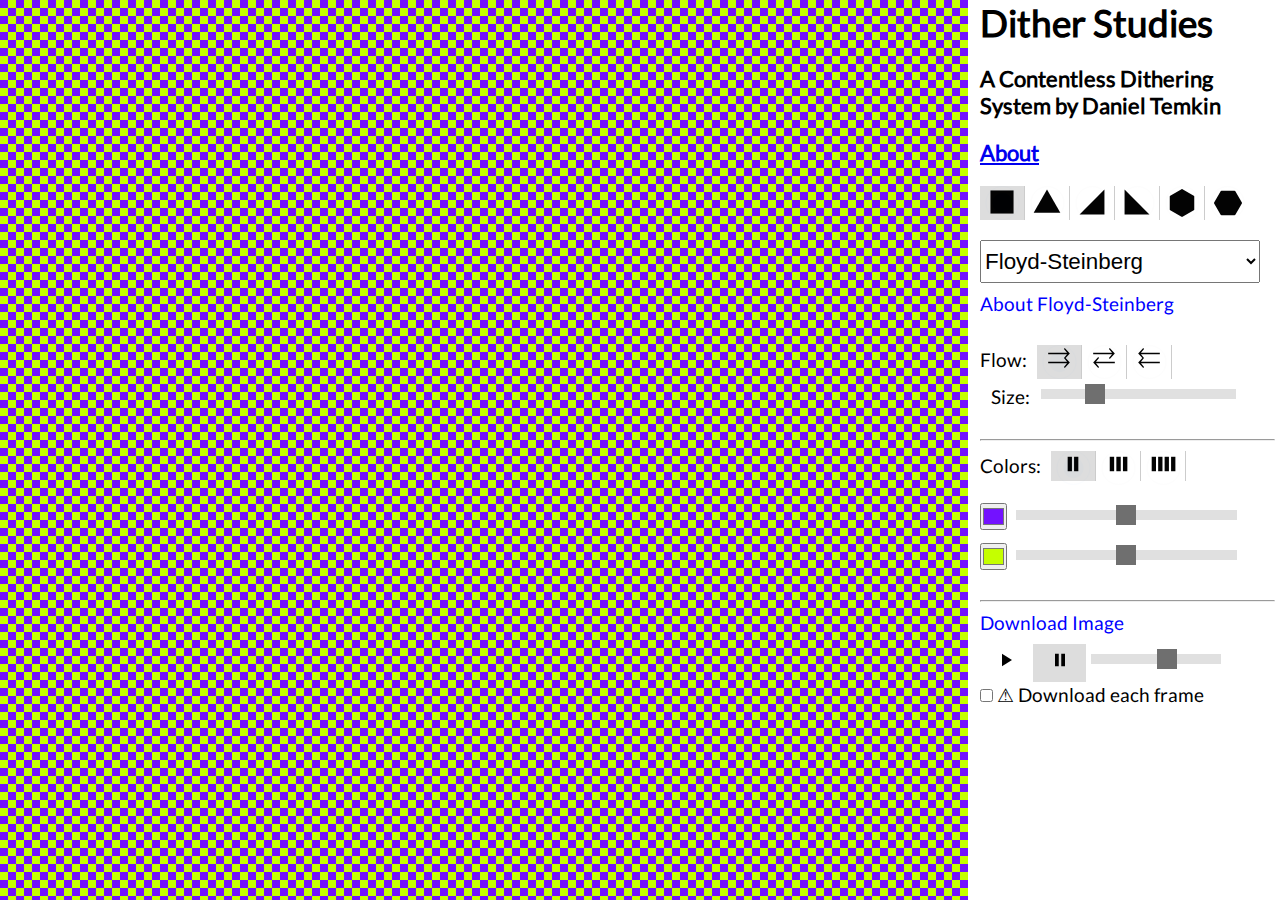
==== commit 76936dc0: "fixed color, added time tracking" ====
--- a/display.html
+++ b/display.html
@@ -116,7 +116,7 @@
                     <div class="button small play activated" id="playbutton_stop" onclick="stop_play_and_download()">
                         <img src="icons/U+23F8.svg" />
                     </div>
-                    <input id="playspeed" type="range" min="0" max="7" value="4" class="slider_psize" style="width:130px;" onchange="changePlaySpeed()">
+                    <input id="playspeed" type="range" min="0" max="5" value="3" class="slider_psize" style="width:130px;" onchange="changePlaySpeed()">
                     <br/>
                     <input type="checkbox" id="ch_download"/>
                     <label for="ch_download">&#9888; Download each frame</label>
--- a/styles.css
+++ b/styles.css
@@ -192,10 +192,10 @@
     padding-right: 4px;
 }
 .play:hover {
-    background-color: #d3d3d3;
+    background-color: #ccc;
 }
 .activated {
-  background-color: #d3d3d3;
+  background-color: #ddd;
 }
   /* Mouse-over effects */
   .slider:hover,  .slider_psize:hover {
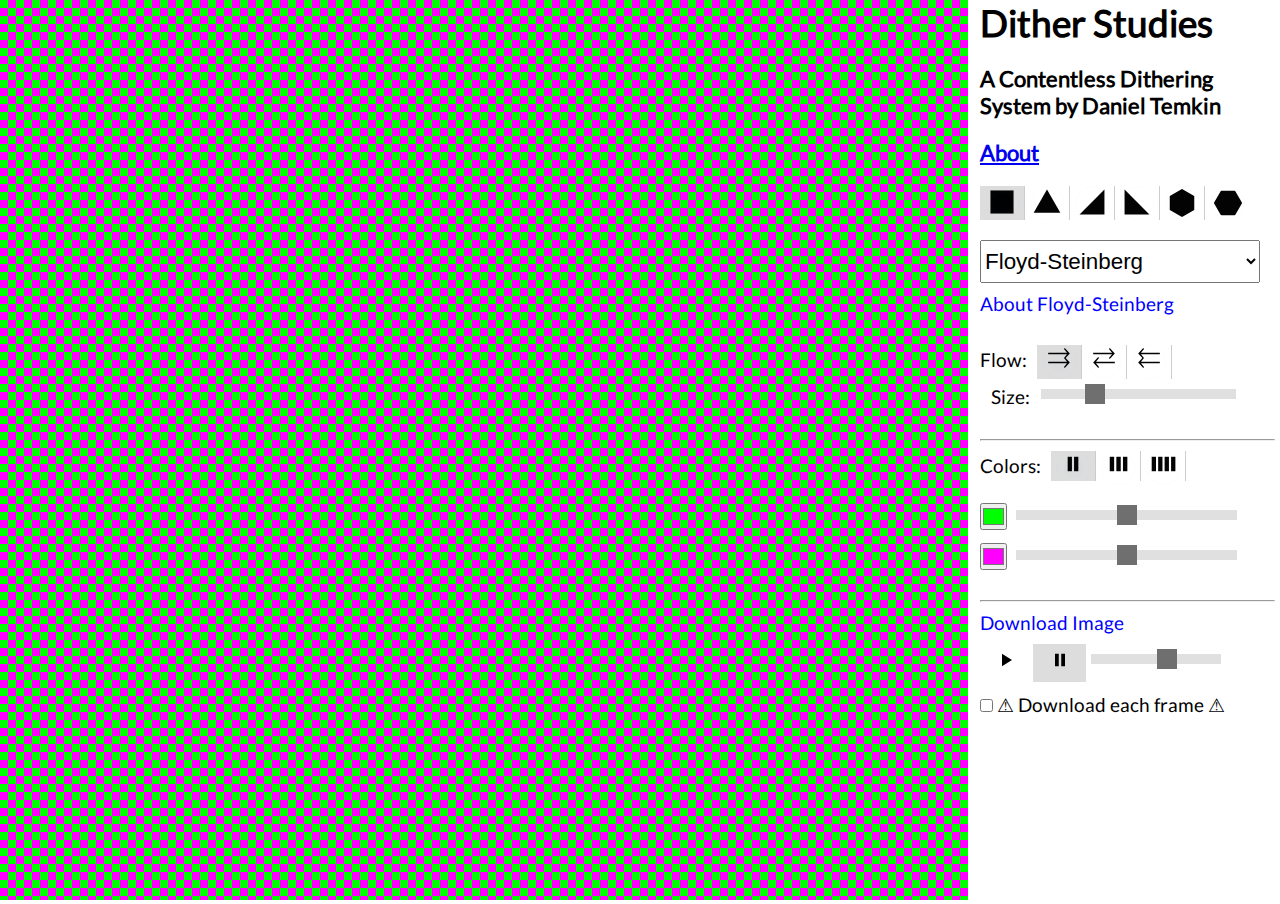
==== commit 71a7c022: "standardizing code" ====
--- a/display.html
+++ b/display.html
@@ -68,7 +68,7 @@
 
             <div class="section" id="dither_algo_controls">
                 <select id="ditheringAlgorithm"></select><br/>
-                <a style="color: blue; cursor: pointer;" id="see_kernel" onclick="open_kernel_popup()">See Kernel</a><br/>
+                <a style="color: blue; cursor: pointer;" id="see_kernel" onclick="openKernelPopup()">See Kernel</a><br/>
             </div>
             <div class="section" id="flowSection">
                 <div class="choiceLabel">Flow: </div>
@@ -110,16 +110,17 @@
                 <br/>
 
                 <div id="playbuttons">
-                    <div class="button small play" id="playbutton_play" onclick="play_and_download()">
+                    <div class="button small play" id="playbutton_play" onclick="playAndDownload()">
                         <img src="icons/U+23F5.svg" />
                     </div>
-                    <div class="button small play activated" id="playbutton_stop" onclick="stop_play_and_download()">
+                    <div class="button small play activated" id="playbutton_stop" onclick="stopPlayAndDownload()">
                         <img src="icons/U+23F8.svg" />
                     </div>
                     <input id="playspeed" type="range" min="0" max="5" value="3" class="slider_psize" style="width:130px;" onchange="changePlaySpeed()">
-                    <br/>
-                    <input type="checkbox" id="ch_download"/>
-                    <label for="ch_download">&#9888; Download each frame</label>
+                    <div id="download_all" title="Careful! This will create many local files and will slow the animation considerably on many machines">
+                        <input type="checkbox" id="ch_download"/>
+                        <label for="ch_download">&#9888; Download each frame &#9888;</label>
+                    </div>
                 </div>
             </div>
         </div></div>
--- a/styles.css
+++ b/styles.css
@@ -197,6 +197,9 @@
 .activated {
   background-color: #ddd;
 }
+#download_all {
+  padding-top: 10px;
+}
   /* Mouse-over effects */
   .slider:hover,  .slider_psize:hover {
     opacity: 1; /* Fully shown on mouse-over */
